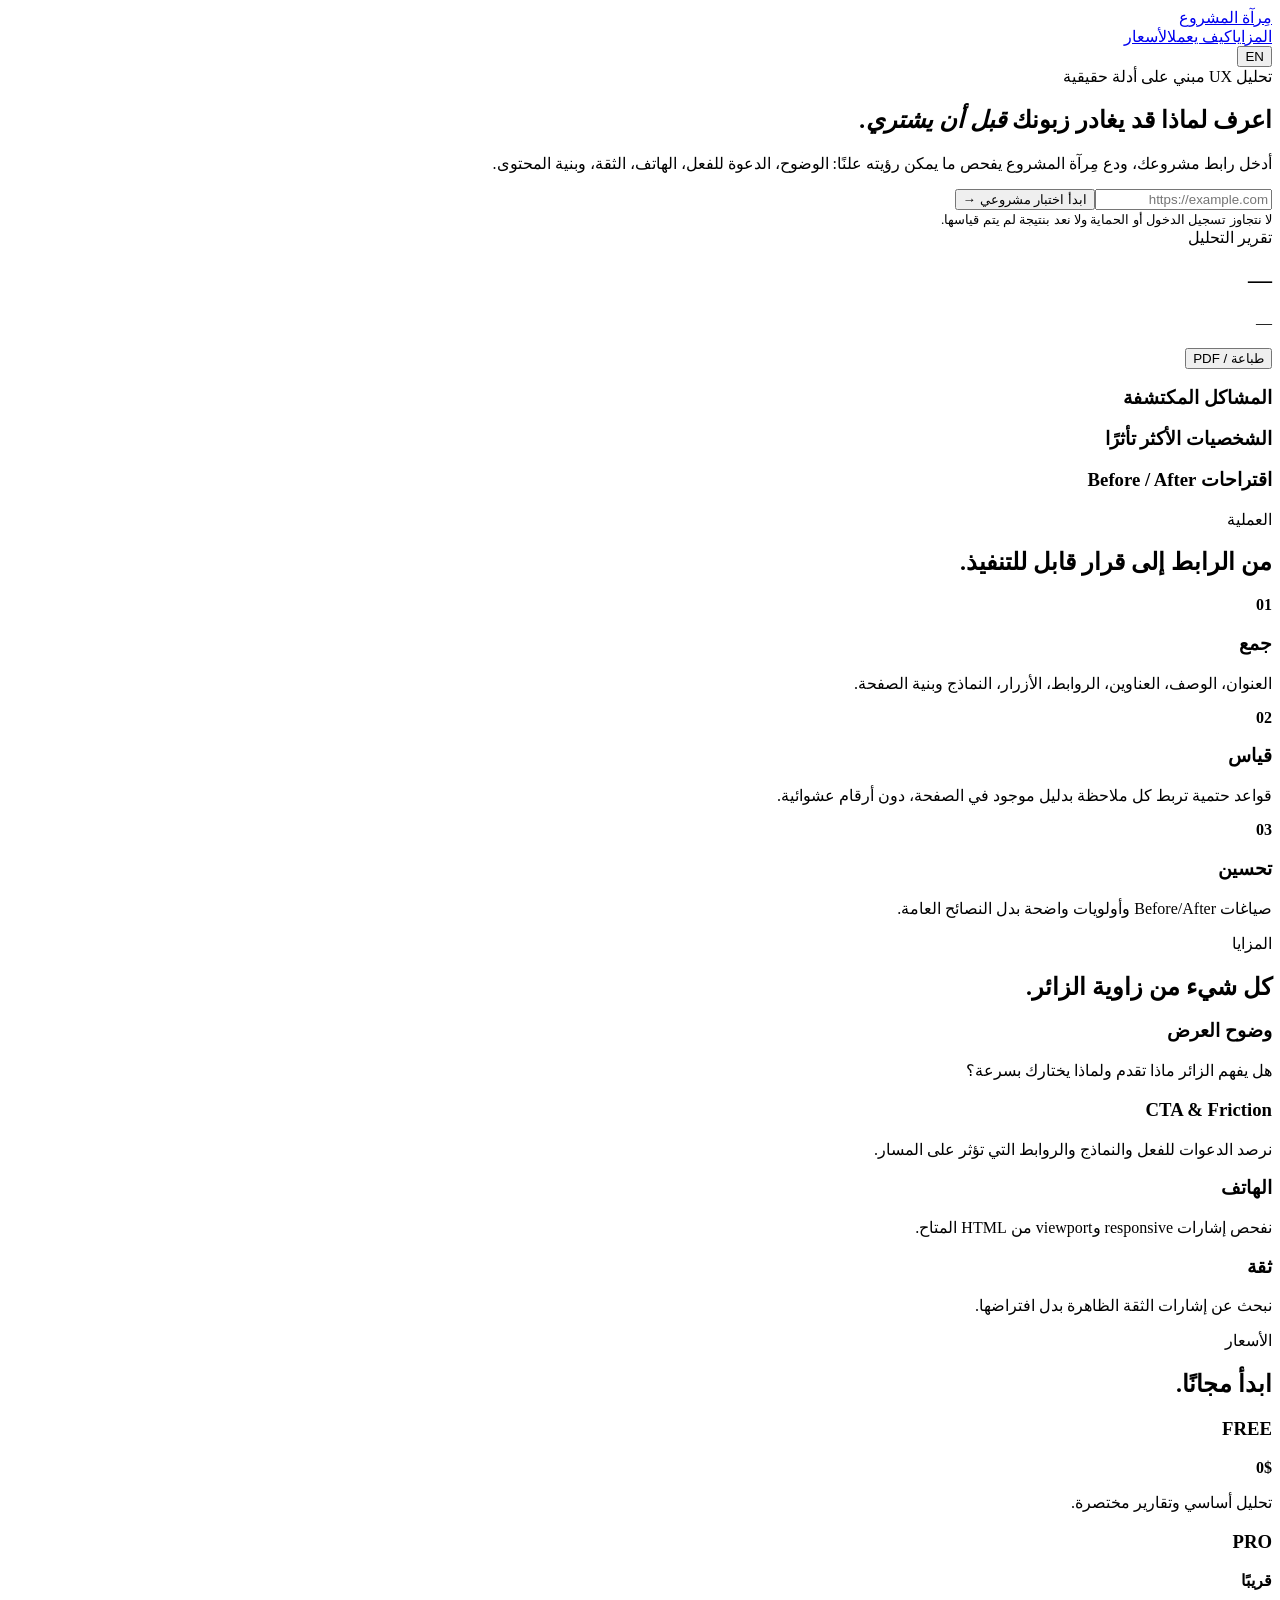
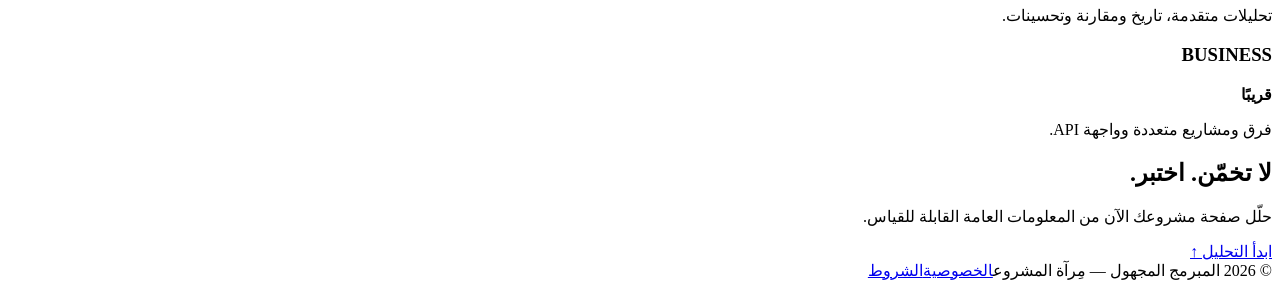
==== index.html @ bcd8b001 "feat: build Mirat Al Mashroo3 MVP" ====
<!doctype html>
<html lang="ar" dir="rtl"><head><meta charset="UTF-8"><meta name="viewport" content="width=device-width,initial-scale=1"><meta name="description" content="مِرآة المشروع — تحليل تجربة المستخدم ووضوح العرض للمشاريع الرقمية."><meta property="og:title" content="مِرآة المشروع"><meta property="og:description" content="اعرف لماذا قد يغادر زبونك قبل أن يشتري."><title>مِرآة المشروع | المبرمج المجهول</title><link rel="stylesheet" href="/styles.css"></head>
<body><header><a class="brand" href="/">مِرآة <span>المشروع</span></a><nav><a href="#features">المزايا</a><a href="#workflow">كيف يعمل</a><a href="#pricing">الأسعار</a></nav><button id="lang">EN</button></header>
<main><section class="hero"><div class="badge">تحليل UX مبني على أدلة حقيقية</div><h1>اعرف لماذا قد يغادر زبونك <em>قبل أن يشتري.</em></h1><p>أدخل رابط مشروعك، ودع مِرآة المشروع يفحص ما يمكن رؤيته علنًا: الوضوح، الدعوة للفعل، الهاتف، الثقة، وبنية المحتوى.</p><form id="analyze"><input id="url" type="url" placeholder="https://example.com" required><button>ابدأ اختبار مشروعي <b>→</b></button></form><small>لا نتجاوز تسجيل الدخول أو الحماية ولا نعد بنتيجة لم يتم قياسها.</small></section>
<section id="result" class="result hidden"><div class="result-head"><div><span class="badge">تقرير التحليل</span><h2 id="siteTitle">—</h2><p id="siteUrl">—</p></div><button id="print">طباعة / PDF</button></div><div class="scores" id="scores"></div><div class="grid2"><div class="panel"><h3>المشاكل المكتشفة</h3><div id="issues"></div></div><div class="panel"><h3>الشخصيات الأكثر تأثرًا</h3><div id="personas"></div></div></div><div class="panel"><h3>اقتراحات Before / After</h3><div id="recommendations"></div></div></section>
<section id="workflow" class="section"><div><span class="badge">العملية</span><h2>من الرابط إلى قرار قابل للتنفيذ.</h2></div><div class="steps"><article><b>01</b><h3>جمع</h3><p>العنوان، الوصف، العناوين، الروابط، الأزرار، النماذج وبنية الصفحة.</p></article><article><b>02</b><h3>قياس</h3><p>قواعد حتمية تربط كل ملاحظة بدليل موجود في الصفحة، دون أرقام عشوائية.</p></article><article><b>03</b><h3>تحسين</h3><p>صياغات Before/After وأولويات واضحة بدل النصائح العامة.</p></article></div></section>
<section id="features" class="section"><span class="badge">المزايا</span><h2>كل شيء من زاوية الزائر.</h2><div class="cards"><article><h3>وضوح العرض</h3><p>هل يفهم الزائر ماذا تقدم ولماذا يختارك بسرعة؟</p></article><article><h3>CTA & Friction</h3><p>نرصد الدعوات للفعل والنماذج والروابط التي تؤثر على المسار.</p></article><article><h3>الهاتف</h3><p>نفحص إشارات responsive وviewport من HTML المتاح.</p></article><article><h3>ثقة</h3><p>نبحث عن إشارات الثقة الظاهرة بدل افتراضها.</p></article></div></section>
<section id="pricing" class="section pricing"><span class="badge">الأسعار</span><h2>ابدأ مجانًا.</h2><div class="cards"><article><h3>FREE</h3><strong>0$</strong><p>تحليل أساسي وتقارير مختصرة.</p></article><article class="featured"><h3>PRO</h3><strong>قريبًا</strong><p>تحليلات متقدمة، تاريخ ومقارنة وتحسينات.</p></article><article><h3>BUSINESS</h3><strong>قريبًا</strong><p>فرق ومشاريع متعددة وواجهة API.</p></article></div></section>
<section class="cta"><h2>لا تخمّن. اختبر.</h2><p>حلّل صفحة مشروعك الآن من المعلومات العامة القابلة للقياس.</p><a href="#" onclick="window.scrollTo({top:0,behavior:'smooth'});return false">ابدأ التحليل ↑</a></section></main><footer><span>© 2026 المبرمج المجهول — مِرآة المشروع</span><a href="/privacy.html">الخصوصية</a><a href="/terms.html">الشروط</a></footer><script src="/app.js"></script></body></html>
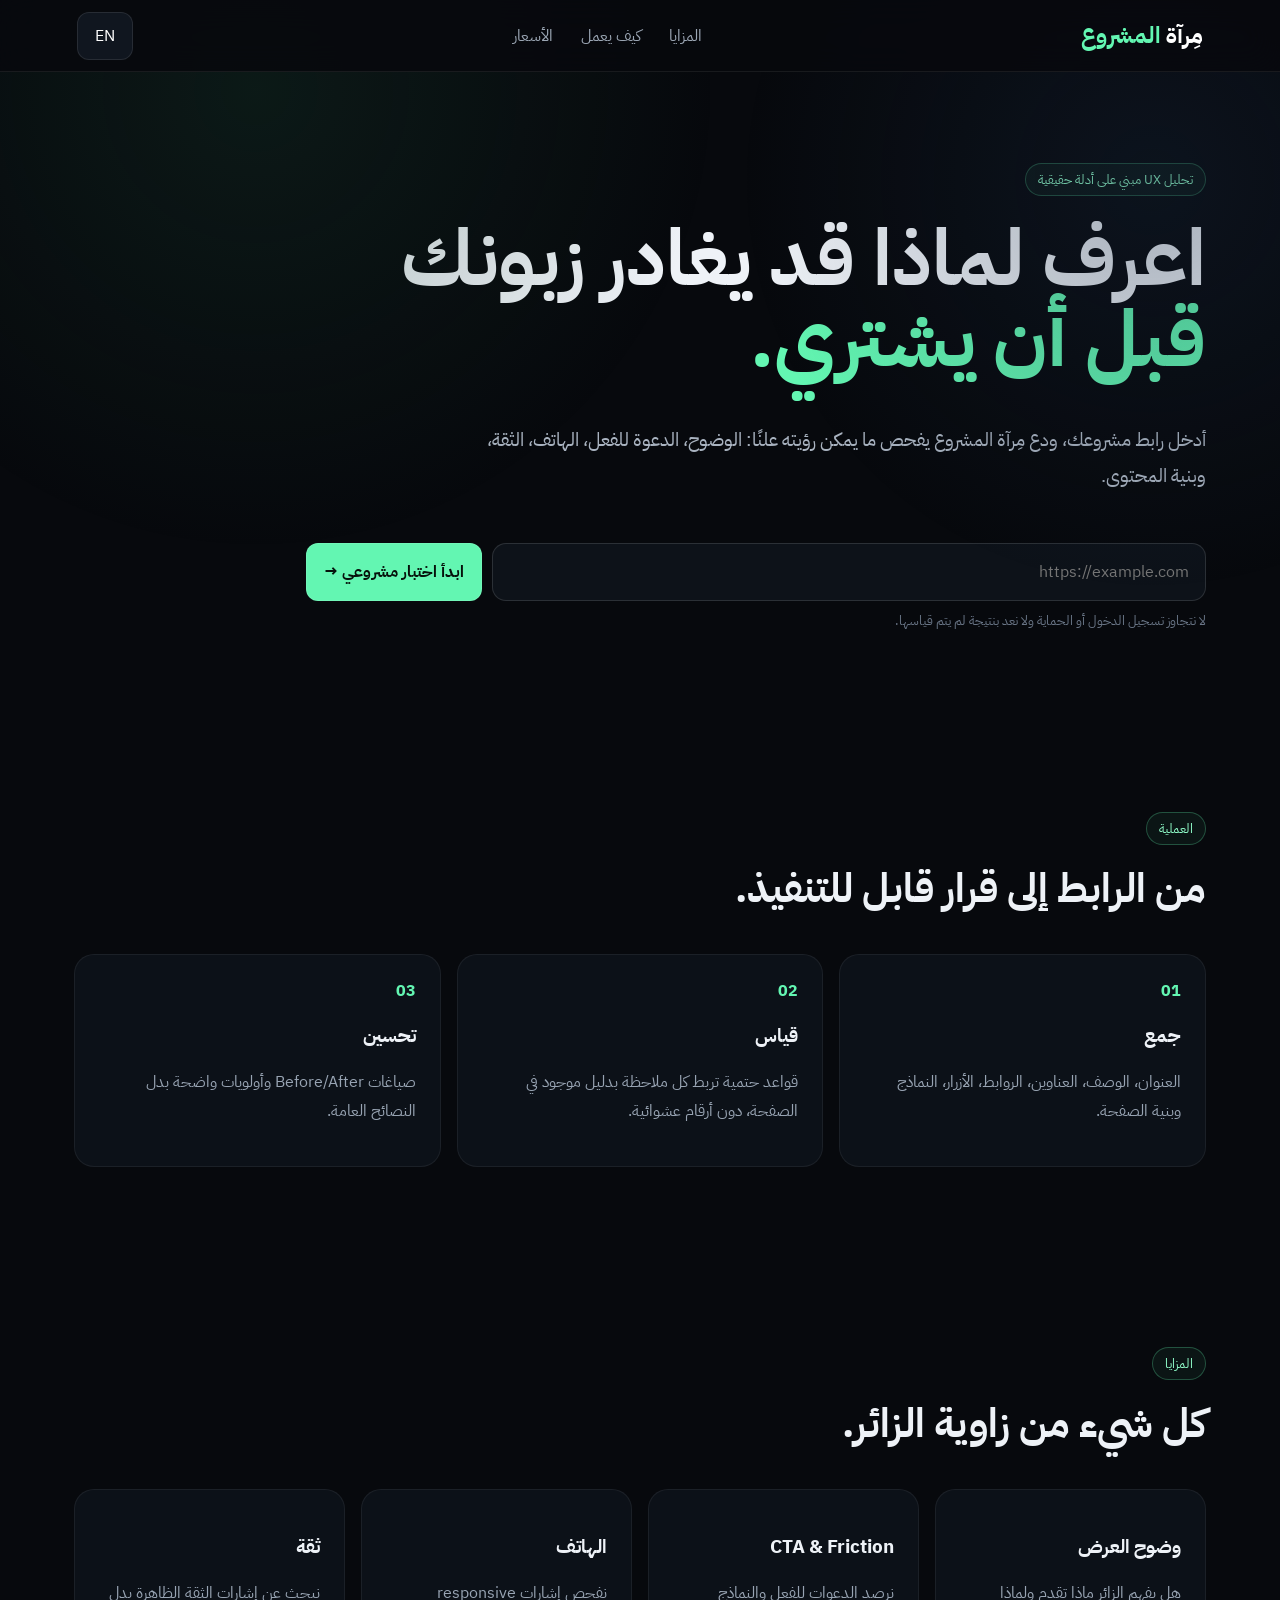
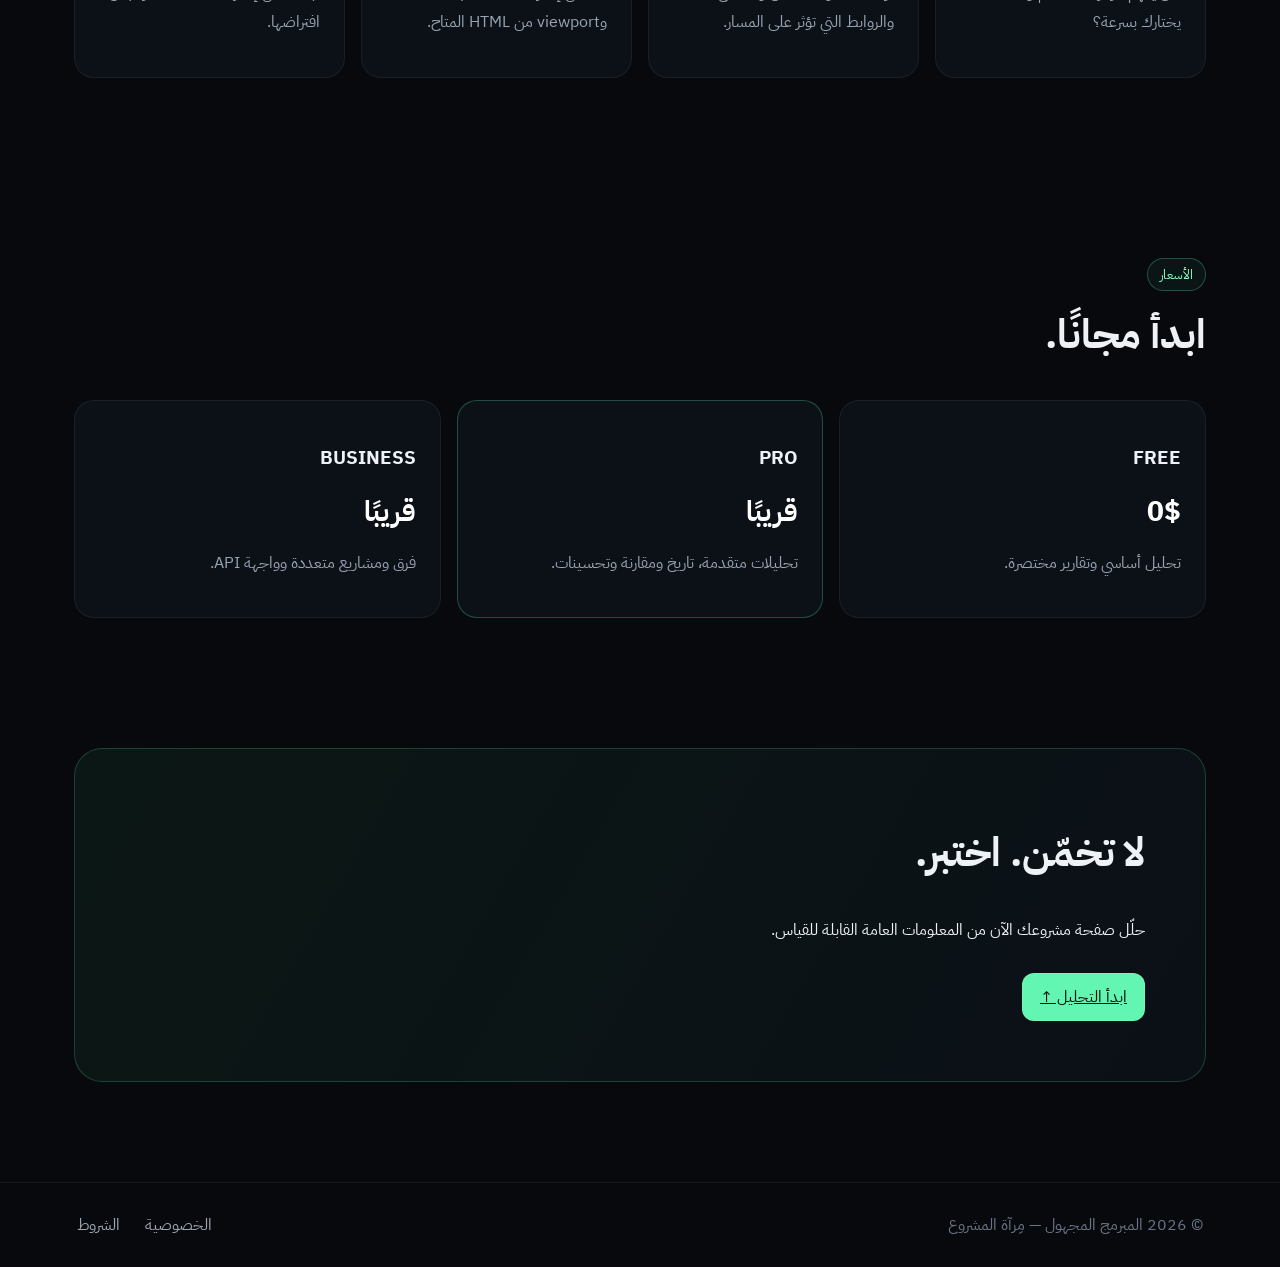
==== commit f20c7969: "fix: load assets correctly on project pages" ====
--- a/index.html
+++ b/index.html
@@ -1,9 +1,9 @@
 <!doctype html>
-<html lang="ar" dir="rtl"><head><meta charset="UTF-8"><meta name="viewport" content="width=device-width,initial-scale=1"><meta name="description" content="مِرآة المشروع — تحليل تجربة المستخدم ووضوح العرض للمشاريع الرقمية."><meta property="og:title" content="مِرآة المشروع"><meta property="og:description" content="اعرف لماذا قد يغادر زبونك قبل أن يشتري."><title>مِرآة المشروع | المبرمج المجهول</title><link rel="stylesheet" href="/styles.css"></head>
-<body><header><a class="brand" href="/">مِرآة <span>المشروع</span></a><nav><a href="#features">المزايا</a><a href="#workflow">كيف يعمل</a><a href="#pricing">الأسعار</a></nav><button id="lang">EN</button></header>
+<html lang="ar" dir="rtl"><head><meta charset="UTF-8"><meta name="viewport" content="width=device-width,initial-scale=1"><meta name="description" content="مِرآة المشروع — تحليل تجربة المستخدم ووضوح العرض للمشاريع الرقمية."><meta property="og:title" content="مِرآة المشروع"><meta property="og:description" content="اعرف لماذا قد يغادر زبونك قبل أن يشتري."><title>مِرآة المشروع | المبرمج المجهول</title><link rel="stylesheet" href="./styles.css"></head>
+<body><header><a class="brand" href="./">مِرآة <span>المشروع</span></a><nav><a href="#features">المزايا</a><a href="#workflow">كيف يعمل</a><a href="#pricing">الأسعار</a></nav><button id="lang">EN</button></header>
 <main><section class="hero"><div class="badge">تحليل UX مبني على أدلة حقيقية</div><h1>اعرف لماذا قد يغادر زبونك <em>قبل أن يشتري.</em></h1><p>أدخل رابط مشروعك، ودع مِرآة المشروع يفحص ما يمكن رؤيته علنًا: الوضوح، الدعوة للفعل، الهاتف، الثقة، وبنية المحتوى.</p><form id="analyze"><input id="url" type="url" placeholder="https://example.com" required><button>ابدأ اختبار مشروعي <b>→</b></button></form><small>لا نتجاوز تسجيل الدخول أو الحماية ولا نعد بنتيجة لم يتم قياسها.</small></section>
 <section id="result" class="result hidden"><div class="result-head"><div><span class="badge">تقرير التحليل</span><h2 id="siteTitle">—</h2><p id="siteUrl">—</p></div><button id="print">طباعة / PDF</button></div><div class="scores" id="scores"></div><div class="grid2"><div class="panel"><h3>المشاكل المكتشفة</h3><div id="issues"></div></div><div class="panel"><h3>الشخصيات الأكثر تأثرًا</h3><div id="personas"></div></div></div><div class="panel"><h3>اقتراحات Before / After</h3><div id="recommendations"></div></div></section>
 <section id="workflow" class="section"><div><span class="badge">العملية</span><h2>من الرابط إلى قرار قابل للتنفيذ.</h2></div><div class="steps"><article><b>01</b><h3>جمع</h3><p>العنوان، الوصف، العناوين، الروابط، الأزرار، النماذج وبنية الصفحة.</p></article><article><b>02</b><h3>قياس</h3><p>قواعد حتمية تربط كل ملاحظة بدليل موجود في الصفحة، دون أرقام عشوائية.</p></article><article><b>03</b><h3>تحسين</h3><p>صياغات Before/After وأولويات واضحة بدل النصائح العامة.</p></article></div></section>
 <section id="features" class="section"><span class="badge">المزايا</span><h2>كل شيء من زاوية الزائر.</h2><div class="cards"><article><h3>وضوح العرض</h3><p>هل يفهم الزائر ماذا تقدم ولماذا يختارك بسرعة؟</p></article><article><h3>CTA & Friction</h3><p>نرصد الدعوات للفعل والنماذج والروابط التي تؤثر على المسار.</p></article><article><h3>الهاتف</h3><p>نفحص إشارات responsive وviewport من HTML المتاح.</p></article><article><h3>ثقة</h3><p>نبحث عن إشارات الثقة الظاهرة بدل افتراضها.</p></article></div></section>
 <section id="pricing" class="section pricing"><span class="badge">الأسعار</span><h2>ابدأ مجانًا.</h2><div class="cards"><article><h3>FREE</h3><strong>0$</strong><p>تحليل أساسي وتقارير مختصرة.</p></article><article class="featured"><h3>PRO</h3><strong>قريبًا</strong><p>تحليلات متقدمة، تاريخ ومقارنة وتحسينات.</p></article><article><h3>BUSINESS</h3><strong>قريبًا</strong><p>فرق ومشاريع متعددة وواجهة API.</p></article></div></section>
-<section class="cta"><h2>لا تخمّن. اختبر.</h2><p>حلّل صفحة مشروعك الآن من المعلومات العامة القابلة للقياس.</p><a href="#" onclick="window.scrollTo({top:0,behavior:'smooth'});return false">ابدأ التحليل ↑</a></section></main><footer><span>© 2026 المبرمج المجهول — مِرآة المشروع</span><a href="/privacy.html">الخصوصية</a><a href="/terms.html">الشروط</a></footer><script src="/app.js"></script></body></html>+<section class="cta"><h2>لا تخمّن. اختبر.</h2><p>حلّل صفحة مشروعك الآن من المعلومات العامة القابلة للقياس.</p><a href="#" onclick="window.scrollTo({top:0,behavior:'smooth'});return false">ابدأ التحليل ↑</a></section></main><footer><span>© 2026 المبرمج المجهول — مِرآة المشروع</span><a href="./privacy.html">الخصوصية</a><a href="./terms.html">الشروط</a></footer><script src="./app.js"></script></body></html>
--- a/styles.css
+++ b/styles.css
@@ -0,0 +1 @@
+@import url('https://fonts.googleapis.com/css2?family=IBM+Plex+Sans+Arabic:wght@400;500;600;700&family=Space+Grotesk:wght@500;700&display=swap');*{box-sizing:border-box}body{margin:0;background:#07090d;color:#eef2f7;font-family:'IBM Plex Sans Arabic',sans-serif}body:before{content:'';position:fixed;inset:0;pointer-events:none;background:radial-gradient(circle at 20% 10%,#163a2c55,transparent 35%),radial-gradient(circle at 90% 20%,#17283f55,transparent 30%)}header{height:72px;display:flex;align-items:center;justify-content:space-between;padding:0 6vw;border-bottom:1px solid #ffffff12;position:sticky;top:0;background:#07090ddd;backdrop-filter:blur(16px);z-index:4}.brand{font-size:23px;font-weight:700;color:#fff;text-decoration:none}.brand span{color:#63f6b2}nav{display:flex;gap:28px}nav a,footer a{color:#9ca7b5;text-decoration:none}button,.cta a{border:1px solid #ffffff18;background:#10161f;color:#fff;padding:11px 17px;border-radius:12px;cursor:pointer;font:inherit}main{max-width:1180px;margin:auto;padding:0 24px}.hero{min-height:650px;display:flex;flex-direction:column;justify-content:center;max-width:900px;padding:80px 0}.badge{display:inline-flex;width:max-content;border:1px solid #63f6b244;background:#63f6b20d;color:#8ffbc8;border-radius:999px;padding:6px 12px;font-size:13px}.hero h1{font-size:clamp(42px,7vw,78px);line-height:1.05;margin:22px 0}.hero h1 em{color:#63f6b2;font-style:normal}.hero p{font-size:19px;line-height:1.9;color:#a9b3c0;max-width:750px}.hero form{display:flex;gap:10px;margin:30px 0 10px}.hero input{flex:1;min-width:0;background:#0d1219;border:1px solid #ffffff20;border-radius:14px;padding:16px;color:#fff;font:inherit}.hero form button{background:#63f6b2;color:#06110b;font-weight:700}.hero small{color:#697586}.section{padding:90px 0}.section h2,.cta h2{font-size:40px;margin:14px 0 35px}.steps,.cards{display:grid;grid-template-columns:repeat(3,1fr);gap:16px}.cards{grid-template-columns:repeat(4,1fr)}article,.panel{background:#0c1118;border:1px solid #ffffff10;border-radius:20px;padding:24px}article b{color:#63f6b2}article p,.panel p{color:#98a4b3;line-height:1.8}.pricing .cards{grid-template-columns:repeat(3,1fr)}.featured{border-color:#63f6b244}.featured strong,article strong{display:block;font-size:28px;margin:12px 0;color:#fff}.cta{margin:40px 0 100px;padding:60px;border:1px solid #63f6b233;border-radius:28px;background:linear-gradient(120deg,#0b1714,#0b1017)}.cta a{display:inline-block;margin-top:15px;background:#63f6b2;color:#06110b}.result{margin:30px 0 70px}.hidden{display:none}.result-head{display:flex;justify-content:space-between;align-items:center;margin-bottom:20px}.result-head h2{margin:10px 0 0}.scores{display:grid;grid-template-columns:repeat(6,1fr);gap:10px;margin-bottom:18px}.score{padding:18px;background:#0c1118;border:1px solid #ffffff10;border-radius:16px}.score b{font-size:30px;display:block}.score span{color:#8793a2;font-size:13px}.grid2{display:grid;grid-template-columns:1.4fr .8fr;gap:16px;margin-bottom:16px}.issue,.rec,.persona{padding:15px 0;border-bottom:1px solid #ffffff0d}.issue:last-child,.rec:last-child,.persona:last-child{border:0}.issue h4,.rec h4{margin:0 0 5px}.critical{color:#ff8f8f}.important{color:#ffd28a}.good{color:#7df2ae}.meta{color:#718092;font-size:13px}footer{padding:30px 6vw;border-top:1px solid #ffffff10;display:flex;gap:25px;color:#697586}footer span{margin-left:auto}@media(max-width:800px){nav{display:none}.hero{min-height:560px}.hero form{flex-direction:column}.steps,.cards,.pricing .cards,.grid2{grid-template-columns:1fr}.scores{grid-template-columns:repeat(2,1fr)}.result-head{align-items:flex-start;gap:12px;flex-direction:column}.section h2,.cta h2{font-size:32px}footer{flex-wrap:wrap}footer span{margin:0;width:100%}}
